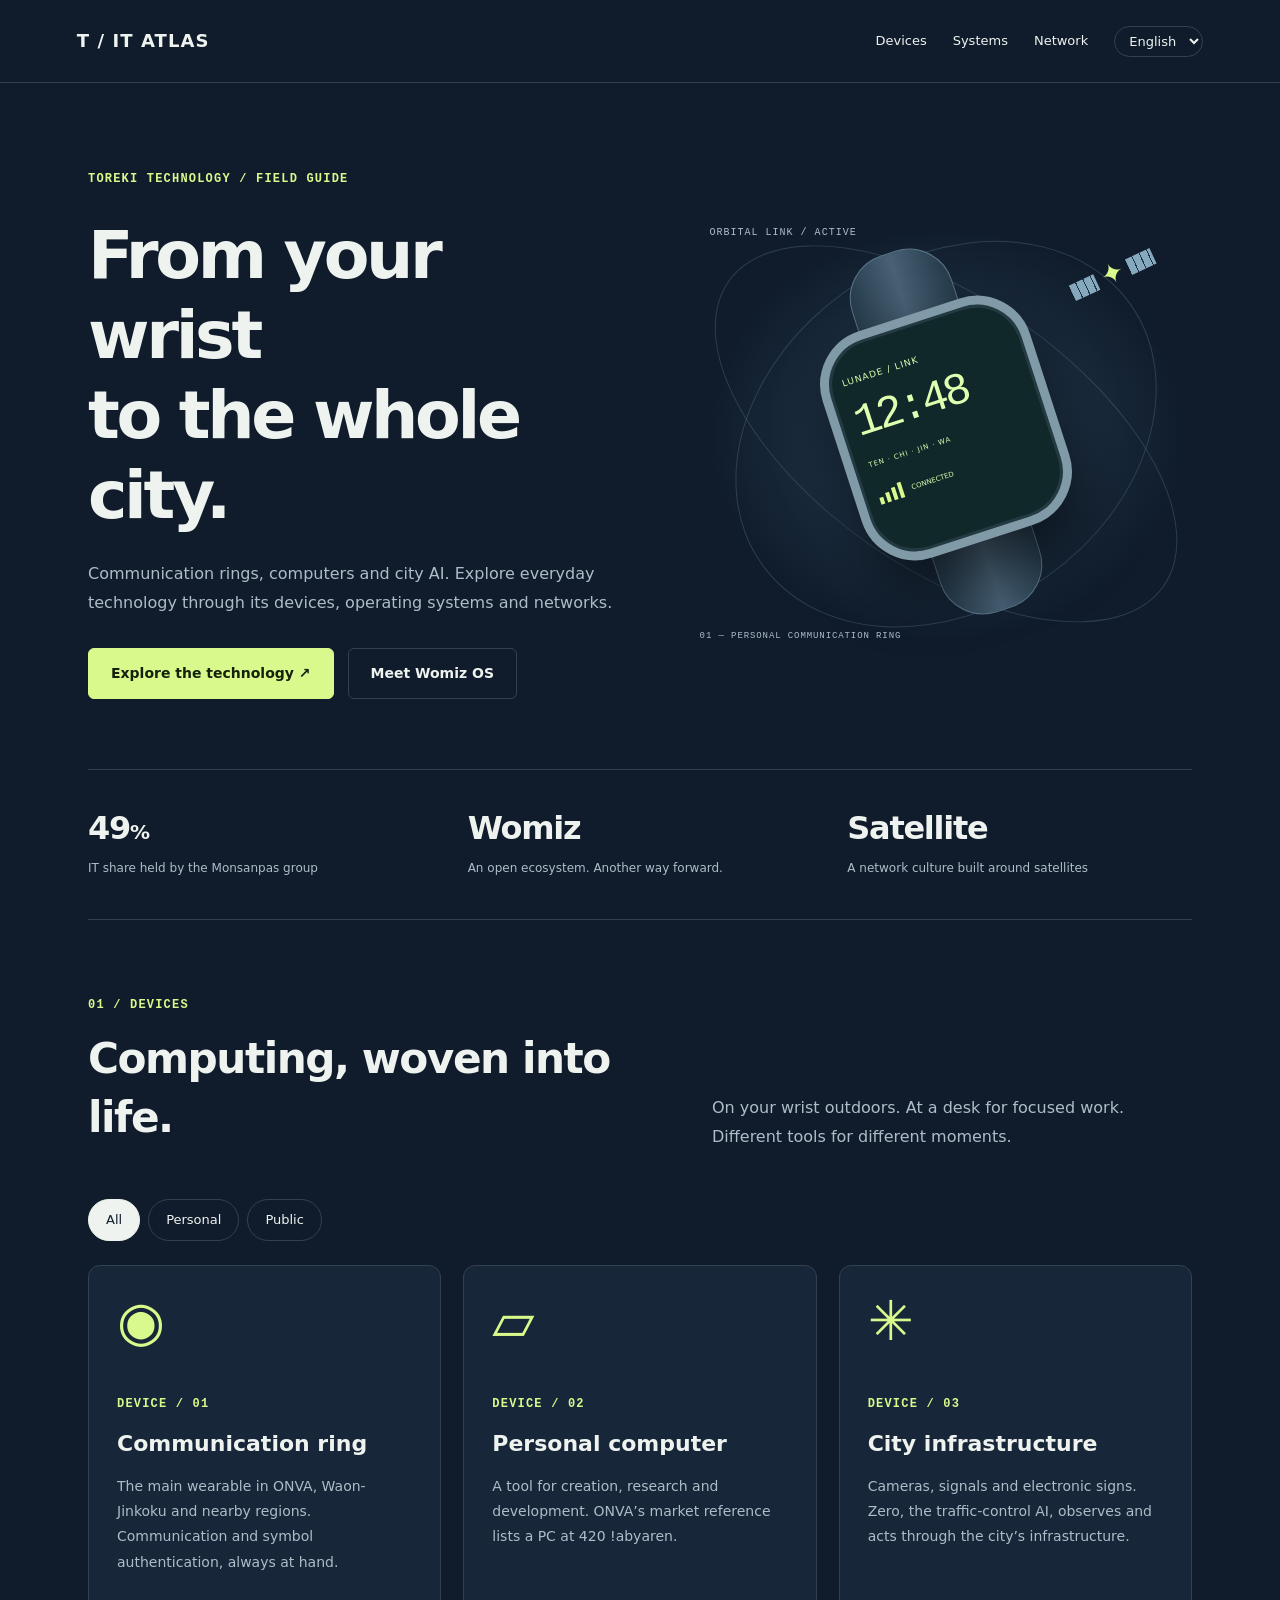
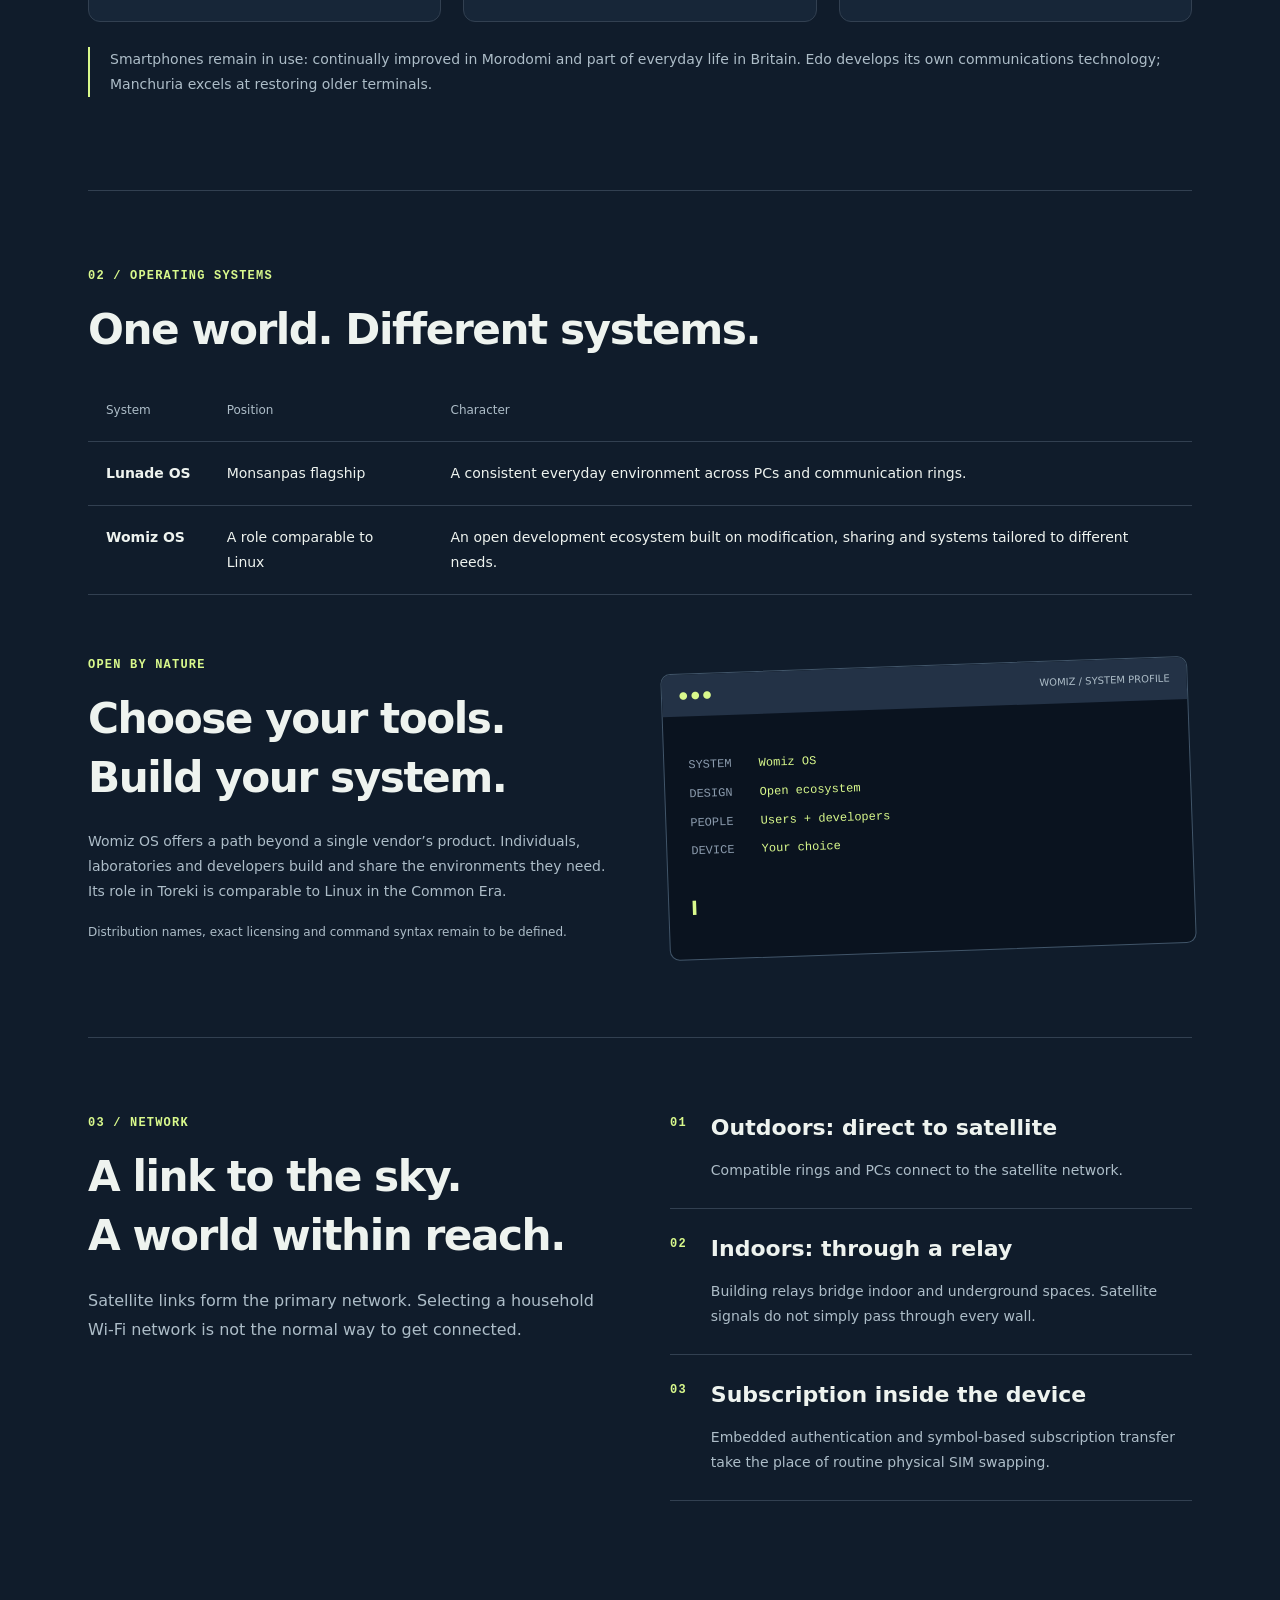
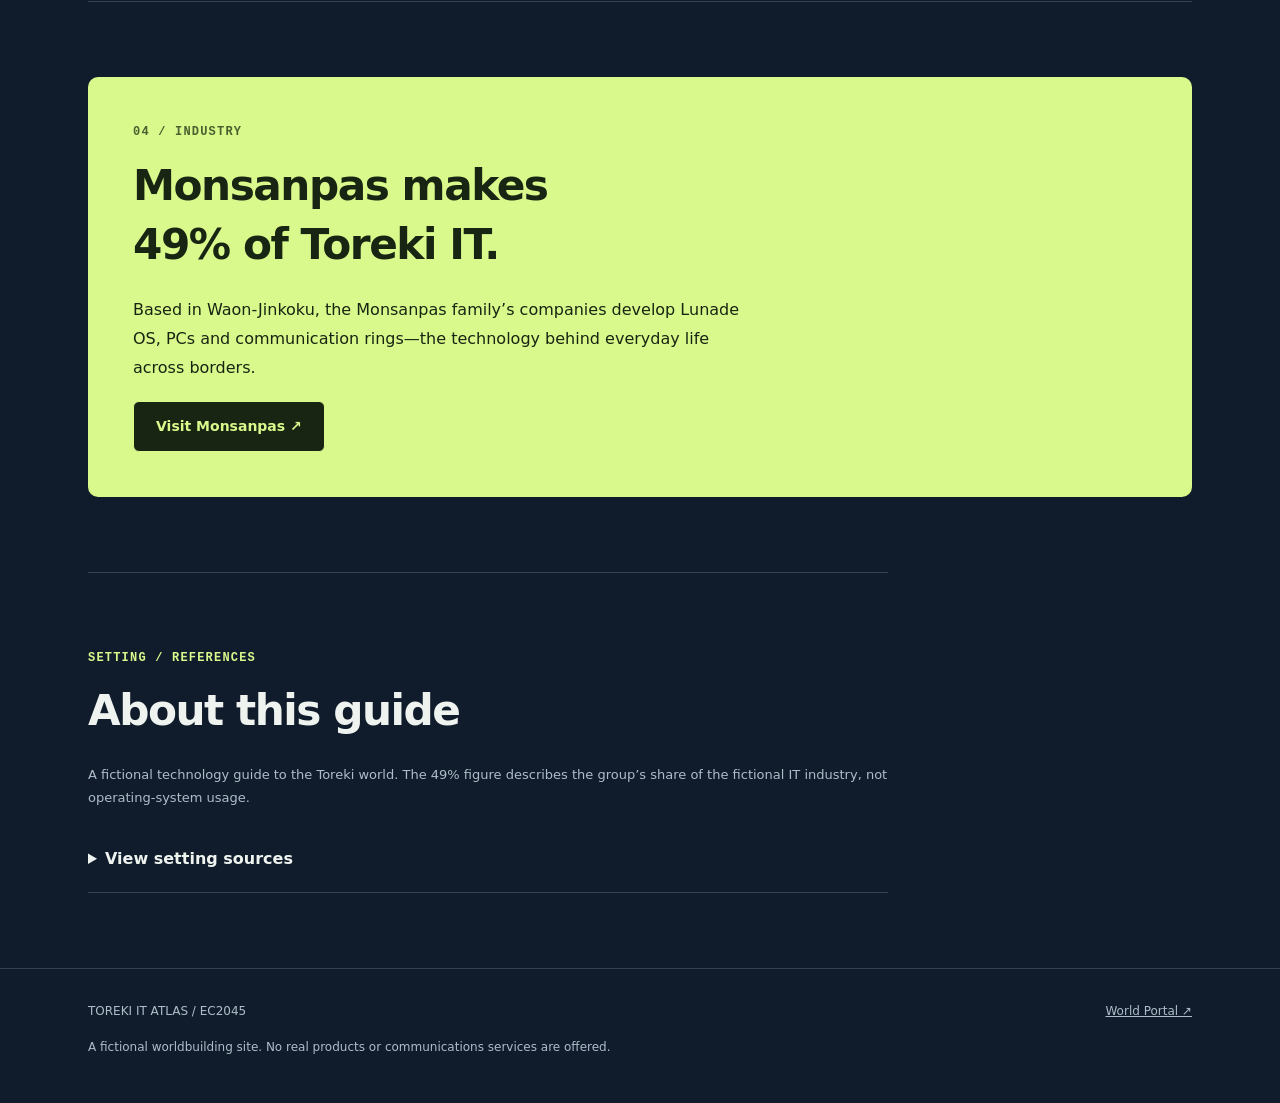
==== it/index.html @ 53b32934 "Add Toreki IT Atlas and Monsanpas sites with confirmed family and OS settings" ====
<!doctype html>
<html lang="ja"><head><meta charset="utf-8"><meta name="viewport" content="width=device-width,initial-scale=1"><title>東暦IT案内 — TOREKI IT ATLAS</title><meta name="description" content="東暦IT案内 — TOREKI IT ATLAS。東暦世界の情報技術と暮らし。"><meta name="theme-color" content="#101c2b"><link rel="icon" href="icon.svg" type="image/svg+xml"><link rel="stylesheet" href="style.css"><script src="app.js" defer></script></head><body><header><a href="#" class="brand">T / IT ATLAS</a><nav><a class="" href="#devices"><span data-i18n="s0" >機器</span></a><a class="" href="#systems"><span data-i18n="s1" >OS</span></a><a class="" href="#network"><span data-i18n="s2" >通信</span></a><label class="sr-only" for="language">Language / 言語</label><select id="language"><option value="ja">日本語</option><option value="en">English</option></select></nav></header><main><div class="wrap"><section class="hero"><div><div class="eyebrow">TOREKI TECHNOLOGY / FIELD GUIDE</div><h1 data-i18n="s3" >腕から、街へ。<br>東暦をつなぐIT。</h1><p data-i18n="s4" class="lead">通信環も、PCも、街のAIも。東暦で暮らす人々の道具を、機器・OS・ネットワークから読み解く。</p><div class="actions"><a class="button primary" href="#devices"><span data-i18n="s5" >東暦のITを知る ↗</span></a><a class="button" href="#womiz"><span data-i18n="s6" >Womiz OSとは</span></a></div></div><div class="hero-art" aria-hidden="true"><div class="orbit one"></div><div class="orbit two"></div><div class="sat"><i></i><b>✦</b><i></i></div><div class="orbital-label mono">ORBITAL LINK / ACTIVE</div><div class="watch-band"></div><div class="watch"><div class="watch-top">LUNADE / LINK</div><div class="watch-time">12:48</div><div class="watch-day">TEN · CHI · JIN · WA</div><div class="watch-signal"><i></i><i></i><i></i><i></i><span>CONNECTED</span></div></div><div class="art-caption mono">01 — PERSONAL COMMUNICATION RING</div></div></section><div class="intro-strip"><div><b>49<span>%</span></b><p data-i18n="s7" >モンサンパス企業群のITシェア</p></div><div><b>Womiz</b><p data-i18n="s8" >自由な開発が広げる、もう一つの選択肢</p></div><div><b>Satellite</b><p data-i18n="s9" >衛星を主回線にする通信文化</p></div></div><section class="section" id="devices"><div class="section-top"><div><div class="eyebrow">01 / DEVICES</div><h2 data-i18n="s10" >暮らしの中の、計算機。</h2></div><p data-i18n="s11" >出先では腕に。作業するときは机に。役割に合わせて、使う道具も変わる。</p></div><div class="filters"><button data-filter="all" aria-pressed="true"><span data-i18n="s12" >すべて</span></button><button data-filter="personal" aria-pressed="false"><span data-i18n="s13" >個人の機器</span></button><button data-filter="public" aria-pressed="false"><span data-i18n="s14" >街の機器</span></button></div><div class="grid3"><article class="card device" data-category="personal"><div class="device-icon" aria-hidden="true">◉</div><div class="eyebrow">DEVICE / 01</div><h3 data-i18n="s15" >携帯通信環</h3><p data-i18n="s16" >ONVA・和温陣国と周辺で主流の腕輪型端末。連絡と記号認証を、身に着けたまま。</p></article><article class="card device" data-category="personal"><div class="device-icon" aria-hidden="true">▱</div><div class="eyebrow">DEVICE / 02</div><h3 data-i18n="s17" >PC</h3><p data-i18n="s18" >制作・研究・開発を担う道具。ONVAの市場資料には、PCの参考価格として420 !abyarenの記載がある。</p></article><article class="card device" data-category="public"><div class="device-icon" aria-hidden="true">✳</div><div class="eyebrow">DEVICE / 03</div><h3 data-i18n="s19" >都市の情報設備</h3><p data-i18n="s20" >カメラ、信号機、電光掲示板。交通制御AIのゼロは、それらを通じて街を見守り、働きかける。</p></article></div><div class="region-note"><p data-i18n="s21" >スマホも現役。諸富県では改良が続き、イギリスでは日用品として残る。江戸は独自の通信技術を、満洲国は古い情報端末の修復技術を育てている。</p></div></section><section class="section" id="systems"><div class="eyebrow">02 / OPERATING SYSTEMS</div><h2 data-i18n="s22" >同じ東暦。違う選び方。</h2><div class="table-wrap"><table><thead><tr><th data-i18n="s23" scope="col">OS</th><th data-i18n="s24" scope="col">立場</th><th data-i18n="s25" scope="col">特徴</th></tr></thead><tbody><tr><td data-i18n="s26" >Lunade OS</td><td data-i18n="s27" >モンサンパスの主力OS</td><td data-i18n="s28" >PCと通信環をつなぐ、統一された日常の操作環境。</td></tr><tr><td data-i18n="s29" >Womiz OS</td><td data-i18n="s30" >西暦のLinuxに相当する立場</td><td data-i18n="s31" >自由な開発・改変・共有を軸に、用途に合わせた構成が広がる。</td></tr></tbody></table></div><article class="womiz" id="womiz"><div><div class="eyebrow">OPEN BY NATURE</div><h2 data-i18n="s32" >自分で選ぶ。<br>自分で組む。</h2><p data-i18n="s33" >Womiz OSは、一社の製品だけに縛られない選択肢。個人、研究室、開発者が、必要な環境を作り、共有する。東暦での立場は、西暦のLinuxに近い。</p><p data-i18n="s34" class="small muted">具体的な配布版名・ライセンス・コマンド体系は、今後の設定対象。</p></div><div class="terminal" aria-hidden="true"><div class="terminal-bar">● ● ● <span>WOMIZ / SYSTEM PROFILE</span></div><div class="terminal-body">SYSTEM <b>Womiz OS</b><br>DESIGN <b>Open ecosystem</b><br>PEOPLE <b>Users + developers</b><br>DEVICE <b>Your choice</b><br><br><span class="cursor">▍</span></div></div></article></section><section class="section" id="network"><div class="split"><div><div class="eyebrow">03 / NETWORK</div><h2 data-i18n="s35" >空につながる。<br>場所をまたぐ。</h2><p data-i18n="s36" class="lead">衛星通信を主回線にする東暦。家庭ごとにWi-Fiを選んで接続する習慣は、主流になっていない。</p></div><div class="network-list"><div class="network-step"><span class="eyebrow">01</span><div><h3 data-i18n="s37" >屋外は衛星へ</h3><p data-i18n="s38" >通信環やPCが、対応する衛星ネットワークに接続する。</p></div></div><div class="network-step"><span class="eyebrow">02</span><div><h3 data-i18n="s39" >建物内は中継へ</h3><p data-i18n="s40" >屋内・地下は建物側の中継設備で補う。衛星からの電波が、壁を無条件に通り抜けるわけではない。</p></div></div><div class="network-step"><span class="eyebrow">03</span><div><h3 data-i18n="s41" >契約は端末内に</h3><p data-i18n="s42" >物理SIMの差し替えより、内蔵認証と記号による契約の引き継ぎが基本となる。</p></div></div></div></div></section><section class="section"><div class="industry"><div class="eyebrow">04 / INDUSTRY</div><h2 data-i18n="s43" >東暦のITの49％を、<br>モンサンパスが作る。</h2><p data-i18n="s44" >和温陣国を拠点とするモンサンパス家の企業群。Lunade OS、PC、通信環を通じて、国境を越える日常の基盤を担う。</p><a class="button primary" href="https://ec2045.github.io/monsanpas/"><span data-i18n="s45" >モンサンパス公式サイトへ ↗</span></a></div></section><section class="section sources"><div class="eyebrow">SETTING / REFERENCES</div><h2 data-i18n="s46" >この案内について</h2><p data-i18n="s47" >東暦世界の設定を紹介する架空の技術ガイドです。49％は世界観上のIT産業シェアであり、OSの利用率を表す数値ではありません。</p><details><summary data-i18n="s48" >設定の出典を見る</summary><ul><li>Edgy Novel.pages — <span data-i18n="s49" >通信環・地域ごとの端末文化</span></li><li><a class="" href="https://github.com/EC2045/onva-rate/blob/main/index.html"><span data-i18n="s50" >onva-rate：PCの参考価格</span></a></li><li><a class="" href="https://github.com/EC2045/e4cloud/blob/main/zero/traffic_log.txt"><span data-i18n="s51" >E4ストレージ：ゼロの交通制御記録</span></a></li><li><span data-i18n="s52" >本設定追加：モンサンパス家、49％、Lunade OS、Womiz OS、衛星主体の通信</span></li></ul></details></section></div></main><footer class="footer"><div class="wrap"><div class="footer-row"><span>TOREKI IT ATLAS / EC2045</span><a class="" href="https://ec2045.github.io/"><span data-i18n="s53" >ワールドポータル ↗</span></a></div><p data-i18n="s54" >東暦世界の架空設定サイト。実在する製品・通信サービスの提供は行っていません。</p></div></footer></body></html>
---- it/style.css ----
*{box-sizing:border-box}html{scroll-behavior:smooth;scroll-padding-top:100px}body{margin:0;font-family:Inter,"Noto Sans JP","Hiragino Kaku Gothic ProN","Yu Gothic",system-ui,sans-serif;line-height:1.8;color:var(--ink);background:var(--bg)}a{color:inherit;text-decoration:none}a:hover{text-decoration:underline}button,select{font:inherit}button,a,select,summary{-webkit-tap-highlight-color:transparent}button:focus-visible,a:focus-visible,select:focus-visible,summary:focus-visible{outline:3px solid var(--accent);outline-offset:5px}header{max-width:1320px;margin:auto;padding:25px 6%;display:flex;justify-content:space-between;align-items:center;gap:24px;border-bottom:1px solid var(--line)}.brand{font-size:18px;font-weight:800;letter-spacing:.06em;white-space:nowrap}nav{display:flex;align-items:center;gap:26px;font-size:13px}select{background:transparent;color:inherit;border:1px solid var(--line);border-radius:99px;padding:6px 10px}option{color:#142035;background:white}main{overflow:hidden}.wrap{max-width:1160px;margin:auto;padding:0 28px}.eyebrow,.mono{font-family:ui-monospace,SFMono-Regular,Consolas,monospace;letter-spacing:.1em;font-size:12px}.eyebrow{color:var(--accent);font-weight:700}.hero{padding:86px 0 70px;display:grid;grid-template-columns:1.1fr 1fr;gap:70px;align-items:center}h1{font-size:clamp(40px,5.2vw,72px);line-height:1.2;letter-spacing:-.05em;font-weight:750;margin:25px 0}h2{font-size:clamp(28px,3.3vw,43px);line-height:1.4;letter-spacing:-.035em;margin:12px 0 22px}h3{font-size:22px;line-height:1.4;margin:14px 0}p{margin:0 0 18px}.lead{color:var(--muted);font-size:16px;max-width:560px}.actions{display:flex;gap:14px;flex-wrap:wrap;margin-top:30px}.button{display:inline-flex;align-items:center;justify-content:center;padding:12px 22px;border:1px solid var(--line);border-radius:6px;font-size:14px;font-weight:700;background:transparent;color:inherit;cursor:pointer}.button.primary{background:var(--accent);color:var(--accent-ink);border-color:var(--accent)}.section{padding:75px 0;border-top:1px solid var(--line)}.section-top{display:flex;justify-content:space-between;align-items:end;gap:24px;margin-bottom:30px}.section-top p{max-width:480px;color:var(--muted)}.grid3{display:grid;grid-template-columns:repeat(3,1fr);gap:22px}.card{padding:28px;border:1px solid var(--line);border-radius:12px;background:var(--surface)}.card p{color:var(--muted);font-size:14px}.tag{font-size:11px;letter-spacing:.08em;padding:5px 9px;border:1px solid var(--line);border-radius:99px;display:inline-block}.split{display:grid;grid-template-columns:1fr 1fr;gap:60px;align-items:start}.muted{color:var(--muted)}.table-wrap{overflow-x:auto}table{width:100%;border-collapse:collapse;font-size:14px}th,td{text-align:left;padding:19px 18px;border-bottom:1px solid var(--line);vertical-align:top}th{font-weight:500;color:var(--muted);font-size:12px}td:first-child{font-weight:700;white-space:nowrap}details{border-bottom:1px solid var(--line);padding:18px 0}summary{cursor:pointer;font-weight:600}details p{margin:14px 0 5px;color:var(--muted);font-size:14px}.filters{display:flex;gap:8px;flex-wrap:wrap;margin-bottom:24px}.filters button,.mode-switch button{cursor:pointer;padding:8px 17px;border:1px solid var(--line);color:inherit;background:transparent;border-radius:99px;font-size:13px}.filters button[aria-pressed=true],.mode-switch button[aria-pressed=true]{background:var(--ink);color:var(--bg);border-color:var(--ink)}[hidden]{display:none!important}.footer{border-top:1px solid var(--line);padding:32px 0 45px;font-size:12px;color:var(--muted)}.footer-row{display:flex;justify-content:space-between;gap:20px;flex-wrap:wrap}.footer a{text-decoration:underline}.footer p{margin:14px 0 0}.sr-only{position:absolute;width:1px;height:1px;padding:0;margin:-1px;overflow:hidden;clip:rect(0,0,0,0);white-space:nowrap;border:0}@media(max-width:850px){nav{gap:13px}.hero{gap:28px;padding-top:52px}.grid3{gap:12px}.card{padding:22px}.split{gap:30px}}@media(max-width:650px){header{padding:20px;flex-wrap:wrap;gap:15px}nav{width:100%;justify-content:space-between;font-size:12px}.wrap{padding:0 21px}.hero,.split{grid-template-columns:1fr}.hero{padding:45px 0;gap:35px}.section{padding:50px 0}.section-top{display:block}.grid3{grid-template-columns:1fr}.card{padding:25px}.hero-art{min-height:330px!important}h1{font-size:44px}td,th{padding:14px 12px}.footer-row{display:block}.footer-row a{display:inline-block;margin-top:15px}}@media(prefers-reduced-motion:reduce){html{scroll-behavior:auto}*{animation:none!important;transition:none!important}} :root{--bg:#101c2b;--ink:#eef3ef;--muted:#adbdc8;--surface:#172638;--line:#324051;--accent:#d9f98c;--accent-ink:#15210c}.hero-art{min-height:430px;position:relative;background:radial-gradient(ellipse at center,#29425a 0,transparent 68%);isolation:isolate}.orbit{position:absolute;border:1px solid #56718666;border-radius:50%;inset:40px 20px;transform:rotate(-35deg)}.orbit.two{inset:80px -20px;transform:rotate(35deg)}.sat{position:absolute;right:35px;top:30px;display:flex;align-items:center;gap:6px;transform:rotate(-25deg)}.sat i{width:27px;height:17px;background:repeating-linear-gradient(90deg,#87a9bd 0 7px,#19344d 7px 8px)}.sat b{color:#d9f98c;font-size:28px}.orbital-label{position:absolute;top:5px;left:10px;font-size:10px;color:#adbdc8}.watch-band{position:absolute;width:105px;height:375px;background:linear-gradient(90deg,#263c4c,#486175,#263c4c);border:1px solid #5c768b;border-radius:45px;left:50%;top:25px;transform:translateX(-50%) rotate(-18deg)}.watch{position:absolute;width:218px;height:238px;border:9px solid #809ba7;border-radius:56px;box-shadow:0 30px 60px #0008,inset 0 0 0 3px #233a42;background:#10282a;left:50%;top:90px;transform:translateX(-50%) rotate(-18deg);padding:28px 15px;color:#dcffb0}.watch-top{font-size:9px;letter-spacing:.12em}.watch-time{font-family:ui-monospace,monospace;font-size:45px;line-height:1.6;letter-spacing:-.08em}.watch-day{font-size:7px;letter-spacing:.14em}.watch-signal{margin-top:18px;display:flex;align-items:end;gap:3px}.watch-signal i{width:4px;height:7px;background:#d9f98c}.watch-signal i:nth-child(2){height:10px}.watch-signal i:nth-child(3){height:13px}.watch-signal i:nth-child(4){height:16px}.watch-signal span{font-size:7px;margin-left:6px}.art-caption{position:absolute;bottom:5px;left:0;font-size:9px;color:#adbdc8}.intro-strip{display:grid;grid-template-columns:repeat(3,1fr);gap:35px;padding:30px 0 40px;border-top:1px solid var(--line)}.intro-strip b{font-size:32px;letter-spacing:-.04em}.intro-strip b span{font-size:20px}.intro-strip p{font-size:12px;color:var(--muted);margin:0}.device-icon{font-size:55px;height:100px;color:var(--accent);line-height:1}.region-note{border-left:2px solid var(--accent);padding:0 20px;margin-top:25px;color:var(--muted);font-size:14px}.womiz{display:grid;grid-template-columns:1fr 1fr;gap:50px;margin-top:60px;align-items:center}.womiz p{color:var(--muted);font-size:14px}.terminal{border:1px solid #415569;background:#0a131f;border-radius:10px;overflow:hidden;transform:rotate(-2deg)}.terminal-bar{padding:12px 17px;background:#233246;color:#d9f98c;font-size:10px}.terminal-bar span{color:#adbdc8;float:right}.terminal-body{font-family:ui-monospace,monospace;padding:35px 24px;line-height:2.4;font-size:12px;color:#8b9bad}.terminal-body b{color:#d9f98c;font-weight:400;margin-left:20px}.cursor{color:#d9f98c}.network-step{display:flex;gap:24px;border-bottom:1px solid var(--line);padding:0 0 25px;margin-bottom:25px}.network-step h3{margin-top:0}.network-step p{font-size:14px;color:var(--muted);margin:0}.industry{padding:45px;background:var(--accent);color:#182512;border-radius:10px;max-width:100%}.industry .eyebrow{color:#4a602f}.industry p{max-width:620px}.industry .button{background:#182512;color:#d9f98c}.sources{max-width:800px}.sources p,.sources li{color:var(--muted);font-size:13px}.small{font-size:12px!important}@media(max-width:650px){.intro-strip{gap:15px}.intro-strip b{font-size:23px}.intro-strip p{font-size:10px}.womiz{grid-template-columns:1fr;gap:25px}.industry{padding:28px}.watch{top:60px}.watch-band{height:300px;top:0}}
h1,h2{white-space:pre-line}
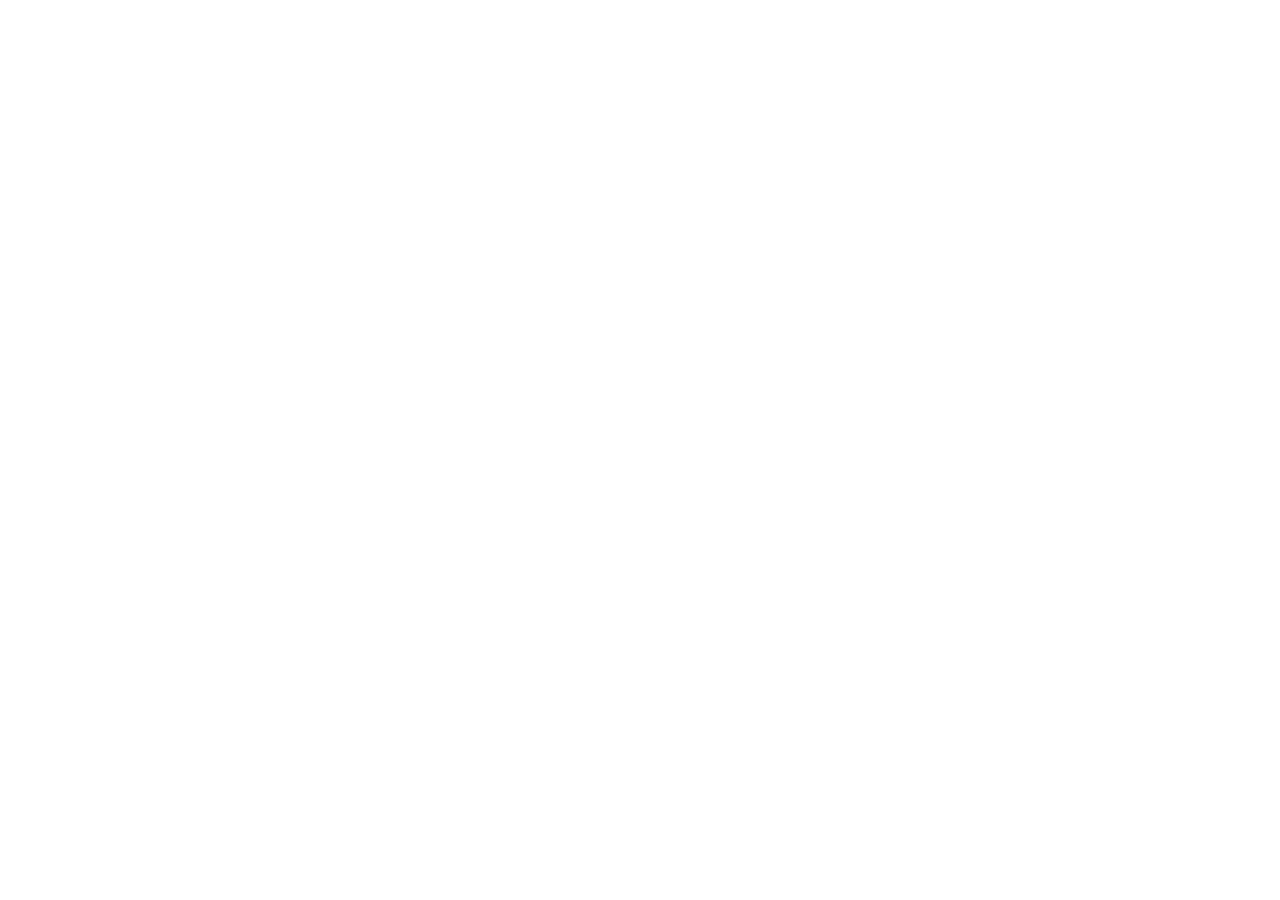
==== commit 3143b87b: "Point IT and Monsanpas entries to torekiIT and redirect old URLs" ====
--- a/it/index.html
+++ b/it/index.html
@@ -1,2 +1,2 @@
 <!doctype html>
-<html lang="ja"><head><meta charset="utf-8"><meta name="viewport" content="width=device-width,initial-scale=1"><title>東暦IT案内 — TOREKI IT ATLAS</title><meta name="description" content="東暦IT案内 — TOREKI IT ATLAS。東暦世界の情報技術と暮らし。"><meta name="theme-color" content="#101c2b"><link rel="icon" href="icon.svg" type="image/svg+xml"><link rel="stylesheet" href="style.css"><script src="app.js" defer></script></head><body><header><a href="#" class="brand">T / IT ATLAS</a><nav><a class="" href="#devices"><span data-i18n="s0" >機器</span></a><a class="" href="#systems"><span data-i18n="s1" >OS</span></a><a class="" href="#network"><span data-i18n="s2" >通信</span></a><label class="sr-only" for="language">Language / 言語</label><select id="language"><option value="ja">日本語</option><option value="en">English</option></select></nav></header><main><div class="wrap"><section class="hero"><div><div class="eyebrow">TOREKI TECHNOLOGY / FIELD GUIDE</div><h1 data-i18n="s3" >腕から、街へ。<br>東暦をつなぐIT。</h1><p data-i18n="s4" class="lead">通信環も、PCも、街のAIも。東暦で暮らす人々の道具を、機器・OS・ネットワークから読み解く。</p><div class="actions"><a class="button primary" href="#devices"><span data-i18n="s5" >東暦のITを知る ↗</span></a><a class="button" href="#womiz"><span data-i18n="s6" >Womiz OSとは</span></a></div></div><div class="hero-art" aria-hidden="true"><div class="orbit one"></div><div class="orbit two"></div><div class="sat"><i></i><b>✦</b><i></i></div><div class="orbital-label mono">ORBITAL LINK / ACTIVE</div><div class="watch-band"></div><div class="watch"><div class="watch-top">LUNADE / LINK</div><div class="watch-time">12:48</div><div class="watch-day">TEN · CHI · JIN · WA</div><div class="watch-signal"><i></i><i></i><i></i><i></i><span>CONNECTED</span></div></div><div class="art-caption mono">01 — PERSONAL COMMUNICATION RING</div></div></section><div class="intro-strip"><div><b>49<span>%</span></b><p data-i18n="s7" >モンサンパス企業群のITシェア</p></div><div><b>Womiz</b><p data-i18n="s8" >自由な開発が広げる、もう一つの選択肢</p></div><div><b>Satellite</b><p data-i18n="s9" >衛星を主回線にする通信文化</p></div></div><section class="section" id="devices"><div class="section-top"><div><div class="eyebrow">01 / DEVICES</div><h2 data-i18n="s10" >暮らしの中の、計算機。</h2></div><p data-i18n="s11" >出先では腕に。作業するときは机に。役割に合わせて、使う道具も変わる。</p></div><div class="filters"><button data-filter="all" aria-pressed="true"><span data-i18n="s12" >すべて</span></button><button data-filter="personal" aria-pressed="false"><span data-i18n="s13" >個人の機器</span></button><button data-filter="public" aria-pressed="false"><span data-i18n="s14" >街の機器</span></button></div><div class="grid3"><article class="card device" data-category="personal"><div class="device-icon" aria-hidden="true">◉</div><div class="eyebrow">DEVICE / 01</div><h3 data-i18n="s15" >携帯通信環</h3><p data-i18n="s16" >ONVA・和温陣国と周辺で主流の腕輪型端末。連絡と記号認証を、身に着けたまま。</p></article><article class="card device" data-category="personal"><div class="device-icon" aria-hidden="true">▱</div><div class="eyebrow">DEVICE / 02</div><h3 data-i18n="s17" >PC</h3><p data-i18n="s18" >制作・研究・開発を担う道具。ONVAの市場資料には、PCの参考価格として420 !abyarenの記載がある。</p></article><article class="card device" data-category="public"><div class="device-icon" aria-hidden="true">✳</div><div class="eyebrow">DEVICE / 03</div><h3 data-i18n="s19" >都市の情報設備</h3><p data-i18n="s20" >カメラ、信号機、電光掲示板。交通制御AIのゼロは、それらを通じて街を見守り、働きかける。</p></article></div><div class="region-note"><p data-i18n="s21" >スマホも現役。諸富県では改良が続き、イギリスでは日用品として残る。江戸は独自の通信技術を、満洲国は古い情報端末の修復技術を育てている。</p></div></section><section class="section" id="systems"><div class="eyebrow">02 / OPERATING SYSTEMS</div><h2 data-i18n="s22" >同じ東暦。違う選び方。</h2><div class="table-wrap"><table><thead><tr><th data-i18n="s23" scope="col">OS</th><th data-i18n="s24" scope="col">立場</th><th data-i18n="s25" scope="col">特徴</th></tr></thead><tbody><tr><td data-i18n="s26" >Lunade OS</td><td data-i18n="s27" >モンサンパスの主力OS</td><td data-i18n="s28" >PCと通信環をつなぐ、統一された日常の操作環境。</td></tr><tr><td data-i18n="s29" >Womiz OS</td><td data-i18n="s30" >西暦のLinuxに相当する立場</td><td data-i18n="s31" >自由な開発・改変・共有を軸に、用途に合わせた構成が広がる。</td></tr></tbody></table></div><article class="womiz" id="womiz"><div><div class="eyebrow">OPEN BY NATURE</div><h2 data-i18n="s32" >自分で選ぶ。<br>自分で組む。</h2><p data-i18n="s33" >Womiz OSは、一社の製品だけに縛られない選択肢。個人、研究室、開発者が、必要な環境を作り、共有する。東暦での立場は、西暦のLinuxに近い。</p><p data-i18n="s34" class="small muted">具体的な配布版名・ライセンス・コマンド体系は、今後の設定対象。</p></div><div class="terminal" aria-hidden="true"><div class="terminal-bar">● ● ● <span>WOMIZ / SYSTEM PROFILE</span></div><div class="terminal-body">SYSTEM <b>Womiz OS</b><br>DESIGN <b>Open ecosystem</b><br>PEOPLE <b>Users + developers</b><br>DEVICE <b>Your choice</b><br><br><span class="cursor">▍</span></div></div></article></section><section class="section" id="network"><div class="split"><div><div class="eyebrow">03 / NETWORK</div><h2 data-i18n="s35" >空につながる。<br>場所をまたぐ。</h2><p data-i18n="s36" class="lead">衛星通信を主回線にする東暦。家庭ごとにWi-Fiを選んで接続する習慣は、主流になっていない。</p></div><div class="network-list"><div class="network-step"><span class="eyebrow">01</span><div><h3 data-i18n="s37" >屋外は衛星へ</h3><p data-i18n="s38" >通信環やPCが、対応する衛星ネットワークに接続する。</p></div></div><div class="network-step"><span class="eyebrow">02</span><div><h3 data-i18n="s39" >建物内は中継へ</h3><p data-i18n="s40" >屋内・地下は建物側の中継設備で補う。衛星からの電波が、壁を無条件に通り抜けるわけではない。</p></div></div><div class="network-step"><span class="eyebrow">03</span><div><h3 data-i18n="s41" >契約は端末内に</h3><p data-i18n="s42" >物理SIMの差し替えより、内蔵認証と記号による契約の引き継ぎが基本となる。</p></div></div></div></div></section><section class="section"><div class="industry"><div class="eyebrow">04 / INDUSTRY</div><h2 data-i18n="s43" >東暦のITの49％を、<br>モンサンパスが作る。</h2><p data-i18n="s44" >和温陣国を拠点とするモンサンパス家の企業群。Lunade OS、PC、通信環を通じて、国境を越える日常の基盤を担う。</p><a class="button primary" href="https://ec2045.github.io/monsanpas/"><span data-i18n="s45" >モンサンパス公式サイトへ ↗</span></a></div></section><section class="section sources"><div class="eyebrow">SETTING / REFERENCES</div><h2 data-i18n="s46" >この案内について</h2><p data-i18n="s47" >東暦世界の設定を紹介する架空の技術ガイドです。49％は世界観上のIT産業シェアであり、OSの利用率を表す数値ではありません。</p><details><summary data-i18n="s48" >設定の出典を見る</summary><ul><li>Edgy Novel.pages — <span data-i18n="s49" >通信環・地域ごとの端末文化</span></li><li><a class="" href="https://github.com/EC2045/onva-rate/blob/main/index.html"><span data-i18n="s50" >onva-rate：PCの参考価格</span></a></li><li><a class="" href="https://github.com/EC2045/e4cloud/blob/main/zero/traffic_log.txt"><span data-i18n="s51" >E4ストレージ：ゼロの交通制御記録</span></a></li><li><span data-i18n="s52" >本設定追加：モンサンパス家、49％、Lunade OS、Womiz OS、衛星主体の通信</span></li></ul></details></section></div></main><footer class="footer"><div class="wrap"><div class="footer-row"><span>TOREKI IT ATLAS / EC2045</span><a class="" href="https://ec2045.github.io/"><span data-i18n="s53" >ワールドポータル ↗</span></a></div><p data-i18n="s54" >東暦世界の架空設定サイト。実在する製品・通信サービスの提供は行っていません。</p></div></footer></body></html>
+<html lang="ja"><head><meta charset="utf-8"><meta name="viewport" content="width=device-width,initial-scale=1"><meta http-equiv="refresh" content="0;url=https://ec2045.github.io/torekiIT/"><link rel="canonical" href="https://ec2045.github.io/torekiIT/"><title>移転しました / Site moved</title></head><body><p>移転しました / This site has moved.</p><p><a href="https://ec2045.github.io/torekiIT/">新しいサイトを開く / Open the new site</a></p></body></html>
